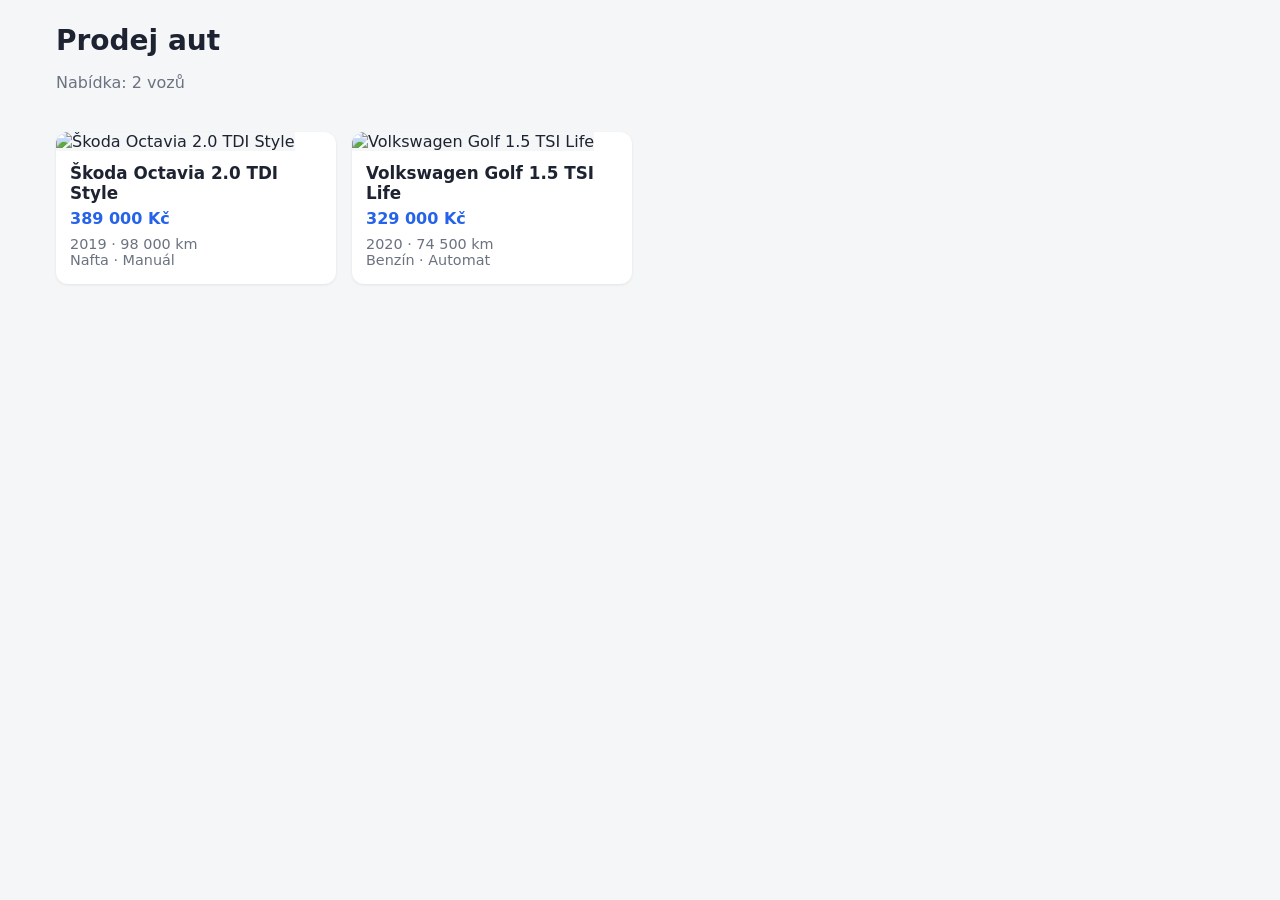
==== public/index.html @ 1d821d1b "Add static car listing site base Static site in public/ renders cars from public/data/cars.json. scr" ====
<!doctype html>
<html lang="cs">
<head>
  <meta charset="utf-8">
  <meta name="viewport" content="width=device-width, initial-scale=1">
  <title>Prodej aut</title>
  <link rel="stylesheet" href="css/style.css">
</head>
<body>
  <header class="site-header">
    <h1>Prodej aut</h1>
    <p id="count" class="muted"></p>
  </header>

  <main>
    <section id="cars" class="grid" aria-live="polite"></section>
    <p id="empty" class="muted" hidden>Zatím nejsou k dispozici žádné vozy.</p>
  </main>

  <script src="js/app.js" type="module"></script>
</body>
</html>
---- public/css/style.css ----
:root {
  --bg: #f5f6f8;
  --card: #ffffff;
  --text: #1d2330;
  --muted: #6b7280;
  --accent: #2563eb;
}

@media (prefers-color-scheme: dark) {
  :root:not([data-theme="light"]) {
    --bg: #12151c;
    --card: #1b1f2a;
    --text: #e6e8ee;
    --muted: #9aa3b2;
    --accent: #60a5fa;
  }
}

* { box-sizing: border-box; }

body {
  margin: 0;
  font-family: system-ui, -apple-system, "Segoe UI", Roboto, sans-serif;
  background: var(--bg);
  color: var(--text);
}

.site-header {
  padding: 24px 16px 8px;
  max-width: 1200px;
  margin: 0 auto;
}

.site-header h1 { margin: 0 0 4px; font-size: 1.75rem; }

main {
  max-width: 1200px;
  margin: 0 auto;
  padding: 16px;
}

.muted { color: var(--muted); }

.grid {
  display: grid;
  grid-template-columns: repeat(auto-fill, minmax(260px, 1fr));
  gap: 16px;
}

.car {
  background: var(--card);
  border-radius: 12px;
  overflow: hidden;
  box-shadow: 0 1px 3px rgba(0, 0, 0, 0.08);
  display: flex;
  flex-direction: column;
}

.car img {
  width: 100%;
  aspect-ratio: 4 / 3;
  object-fit: cover;
  background: var(--bg);
}

.car-body { padding: 12px 14px 16px; }
.car h2 { font-size: 1.05rem; margin: 0 0 6px; }
.car .price { color: var(--accent); font-weight: 600; margin: 0 0 8px; }
.car ul { list-style: none; padding: 0; margin: 0; color: var(--muted); font-size: 0.9rem; }
.car a { color: inherit; text-decoration: none; }
.car a:hover h2 { text-decoration: underline; }
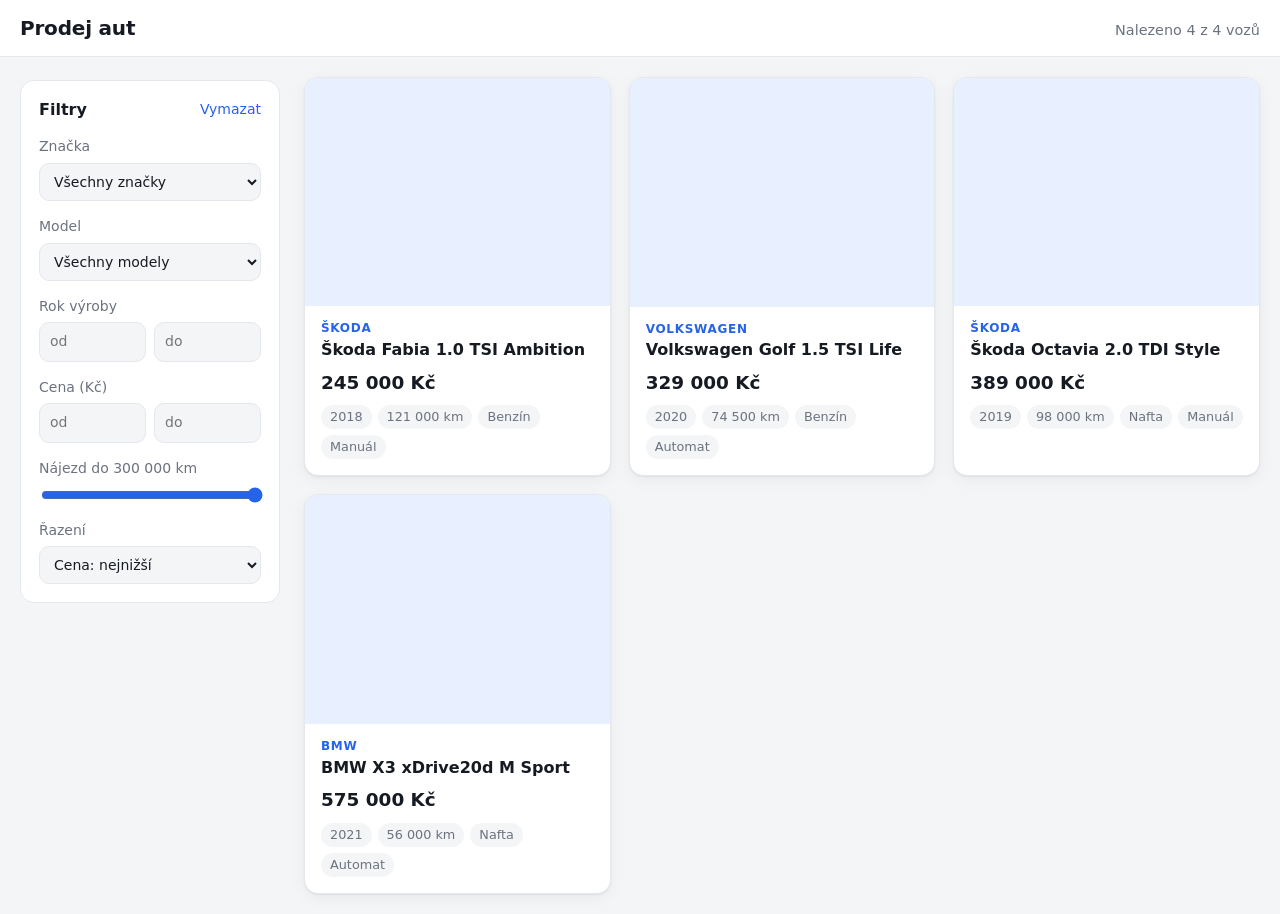
==== commit 1cce60b8: "Add modern listing design with filters Redesign the listing with a sticky header, filter sidebar (br" ====
--- a/public/index.html
+++ b/public/index.html
@@ -8,14 +8,66 @@
 </head>
 <body>
   <header class="site-header">
-    <h1>Prodej aut</h1>
-    <p id="count" class="muted"></p>
+    <div class="site-header-inner">
+      <h1>Prodej aut</h1>
+      <p id="count" class="muted"></p>
+    </div>
   </header>
 
-  <main>
-    <section id="cars" class="grid" aria-live="polite"></section>
-    <p id="empty" class="muted" hidden>Zatím nejsou k dispozici žádné vozy.</p>
-  </main>
+  <div class="layout">
+    <aside class="filters" aria-label="Filtrování nabídky">
+      <div class="filters-head">
+        <h2>Filtry</h2>
+        <button type="button" id="reset" class="link-button">Vymazat</button>
+      </div>
+
+      <label class="field">
+        <span>Značka</span>
+        <select id="brand"></select>
+      </label>
+
+      <label class="field">
+        <span>Model</span>
+        <select id="model"></select>
+      </label>
+
+      <fieldset class="field">
+        <legend>Rok výroby</legend>
+        <div class="range">
+          <input id="year-min" type="number" inputmode="numeric" placeholder="od">
+          <input id="year-max" type="number" inputmode="numeric" placeholder="do">
+        </div>
+      </fieldset>
+
+      <fieldset class="field">
+        <legend>Cena (Kč)</legend>
+        <div class="range">
+          <input id="price-min" type="number" inputmode="numeric" step="10000" placeholder="od">
+          <input id="price-max" type="number" inputmode="numeric" step="10000" placeholder="do">
+        </div>
+      </fieldset>
+
+      <label class="field">
+        <span>Nájezd do <output id="mileage-out"></output> km</span>
+        <input id="mileage" type="range" min="0" max="300000" step="5000" value="300000">
+      </label>
+
+      <label class="field">
+        <span>Řazení</span>
+        <select id="sort">
+          <option value="price-asc">Cena: nejnižší</option>
+          <option value="price-desc">Cena: nejvyšší</option>
+          <option value="year-desc">Nejnovější</option>
+          <option value="mileage-asc">Nejnižší nájezd</option>
+        </select>
+      </label>
+    </aside>
+
+    <main>
+      <section id="cars" class="grid" aria-live="polite"></section>
+      <p id="empty" class="empty" hidden>Žádný vůz neodpovídá zvoleným filtrům.</p>
+    </main>
+  </div>
 
   <script src="js/app.js" type="module"></script>
 </body>
--- a/public/css/style.css
+++ b/public/css/style.css
@@ -1,18 +1,25 @@
 :root {
-  --bg: #f5f6f8;
+  --bg: #f4f5f7;
   --card: #ffffff;
-  --text: #1d2330;
+  --text: #161a22;
   --muted: #6b7280;
+  --line: #e4e7ec;
   --accent: #2563eb;
+  --accent-soft: #e8efff;
+  --radius: 14px;
+  --shadow: 0 1px 2px rgba(16, 24, 40, 0.06), 0 4px 16px rgba(16, 24, 40, 0.05);
 }
 
 @media (prefers-color-scheme: dark) {
   :root:not([data-theme="light"]) {
-    --bg: #12151c;
-    --card: #1b1f2a;
-    --text: #e6e8ee;
+    --bg: #0e1117;
+    --card: #171b24;
+    --text: #e8eaf0;
     --muted: #9aa3b2;
-    --accent: #60a5fa;
+    --line: #262c39;
+    --accent: #6ea8ff;
+    --accent-soft: #1d2a44;
+    --shadow: 0 1px 2px rgba(0, 0, 0, 0.4);
   }
 }
 
@@ -23,49 +30,192 @@
   font-family: system-ui, -apple-system, "Segoe UI", Roboto, sans-serif;
   background: var(--bg);
   color: var(--text);
-}
-
+  line-height: 1.4;
+}
+
+/* Header */
 .site-header {
-  padding: 24px 16px 8px;
-  max-width: 1200px;
+  background: var(--card);
+  border-bottom: 1px solid var(--line);
+  position: sticky;
+  top: 0;
+  z-index: 10;
+}
+
+.site-header-inner {
+  max-width: 1280px;
   margin: 0 auto;
-}
-
-.site-header h1 { margin: 0 0 4px; font-size: 1.75rem; }
-
-main {
-  max-width: 1200px;
+  padding: 14px 20px;
+  display: flex;
+  align-items: baseline;
+  justify-content: space-between;
+  gap: 12px;
+  flex-wrap: wrap;
+}
+
+.site-header h1 { margin: 0; font-size: 1.25rem; letter-spacing: -0.01em; }
+
+.muted { color: var(--muted); margin: 0; font-size: 0.9rem; }
+
+/* Layout */
+.layout {
+  max-width: 1280px;
   margin: 0 auto;
-  padding: 16px;
-}
-
-.muted { color: var(--muted); }
+  padding: 20px;
+  display: grid;
+  grid-template-columns: 260px 1fr;
+  gap: 24px;
+  align-items: start;
+}
+
+/* Filters */
+.filters {
+  background: var(--card);
+  border: 1px solid var(--line);
+  border-radius: var(--radius);
+  padding: 18px;
+  position: sticky;
+  top: 80px;
+  display: grid;
+  gap: 16px;
+}
+
+.filters-head {
+  display: flex;
+  justify-content: space-between;
+  align-items: center;
+}
+
+.filters h2 { margin: 0; font-size: 1rem; }
+
+.field {
+  border: 0;
+  padding: 0;
+  margin: 0;
+  display: grid;
+  gap: 6px;
+  font-size: 0.875rem;
+  color: var(--muted);
+  min-width: 0;
+}
+
+.field legend { padding: 0; margin-bottom: 6px; }
+
+select,
+input[type="number"] {
+  width: 100%;
+  padding: 9px 10px;
+  border: 1px solid var(--line);
+  border-radius: 10px;
+  background: var(--bg);
+  color: var(--text);
+  font: inherit;
+}
+
+select:focus,
+input:focus {
+  outline: 2px solid var(--accent);
+  outline-offset: 1px;
+}
+
+.range {
+  display: grid;
+  grid-template-columns: 1fr 1fr;
+  gap: 8px;
+}
+
+input[type="range"] {
+  width: 100%;
+  accent-color: var(--accent);
+}
+
+.link-button {
+  background: none;
+  border: 0;
+  padding: 0;
+  color: var(--accent);
+  font: inherit;
+  font-size: 0.875rem;
+  cursor: pointer;
+}
+
+/* Cars */
+main { min-width: 0; }
 
 .grid {
   display: grid;
-  grid-template-columns: repeat(auto-fill, minmax(260px, 1fr));
-  gap: 16px;
+  grid-template-columns: repeat(auto-fill, minmax(230px, 1fr));
+  gap: 18px;
 }
 
 .car {
   background: var(--card);
-  border-radius: 12px;
+  border: 1px solid var(--line);
+  border-radius: var(--radius);
   overflow: hidden;
-  box-shadow: 0 1px 3px rgba(0, 0, 0, 0.08);
+  box-shadow: var(--shadow);
+  transition: transform 0.15s ease, box-shadow 0.15s ease;
+}
+
+.car:hover {
+  transform: translateY(-2px);
+  box-shadow: 0 8px 24px rgba(16, 24, 40, 0.12);
+}
+
+.car a { color: inherit; text-decoration: none; display: block; height: 100%; }
+
+.car-image {
+  aspect-ratio: 4 / 3;
+  background: var(--accent-soft);
+}
+
+.car-image img {
+  width: 100%;
+  height: 100%;
+  object-fit: cover;
+  display: block;
+}
+
+.car-body { padding: 14px 16px 16px; }
+
+.car-brand {
+  margin: 0 0 2px;
+  font-size: 0.75rem;
+  text-transform: uppercase;
+  letter-spacing: 0.06em;
+  color: var(--accent);
+  font-weight: 600;
+}
+
+.car h2 { font-size: 1rem; margin: 0 0 8px; font-weight: 600; }
+
+.price { font-size: 1.15rem; font-weight: 700; margin: 0 0 10px; }
+
+.specs {
+  list-style: none;
+  padding: 0;
+  margin: 0;
   display: flex;
-  flex-direction: column;
-}
-
-.car img {
-  width: 100%;
-  aspect-ratio: 4 / 3;
-  object-fit: cover;
+  flex-wrap: wrap;
+  gap: 6px;
+}
+
+.specs li {
+  font-size: 0.8rem;
+  color: var(--muted);
   background: var(--bg);
-}
-
-.car-body { padding: 12px 14px 16px; }
-.car h2 { font-size: 1.05rem; margin: 0 0 6px; }
-.car .price { color: var(--accent); font-weight: 600; margin: 0 0 8px; }
-.car ul { list-style: none; padding: 0; margin: 0; color: var(--muted); font-size: 0.9rem; }
-.car a { color: inherit; text-decoration: none; }
-.car a:hover h2 { text-decoration: underline; }
+  border-radius: 999px;
+  padding: 3px 9px;
+}
+
+.empty { color: var(--muted); padding: 48px 0; text-align: center; }
+
+/* Mobile */
+@media (max-width: 800px) {
+  .layout {
+    grid-template-columns: 1fr;
+    padding: 14px 16px;
+    gap: 16px;
+  }
+  .filters { position: static; }
+}
